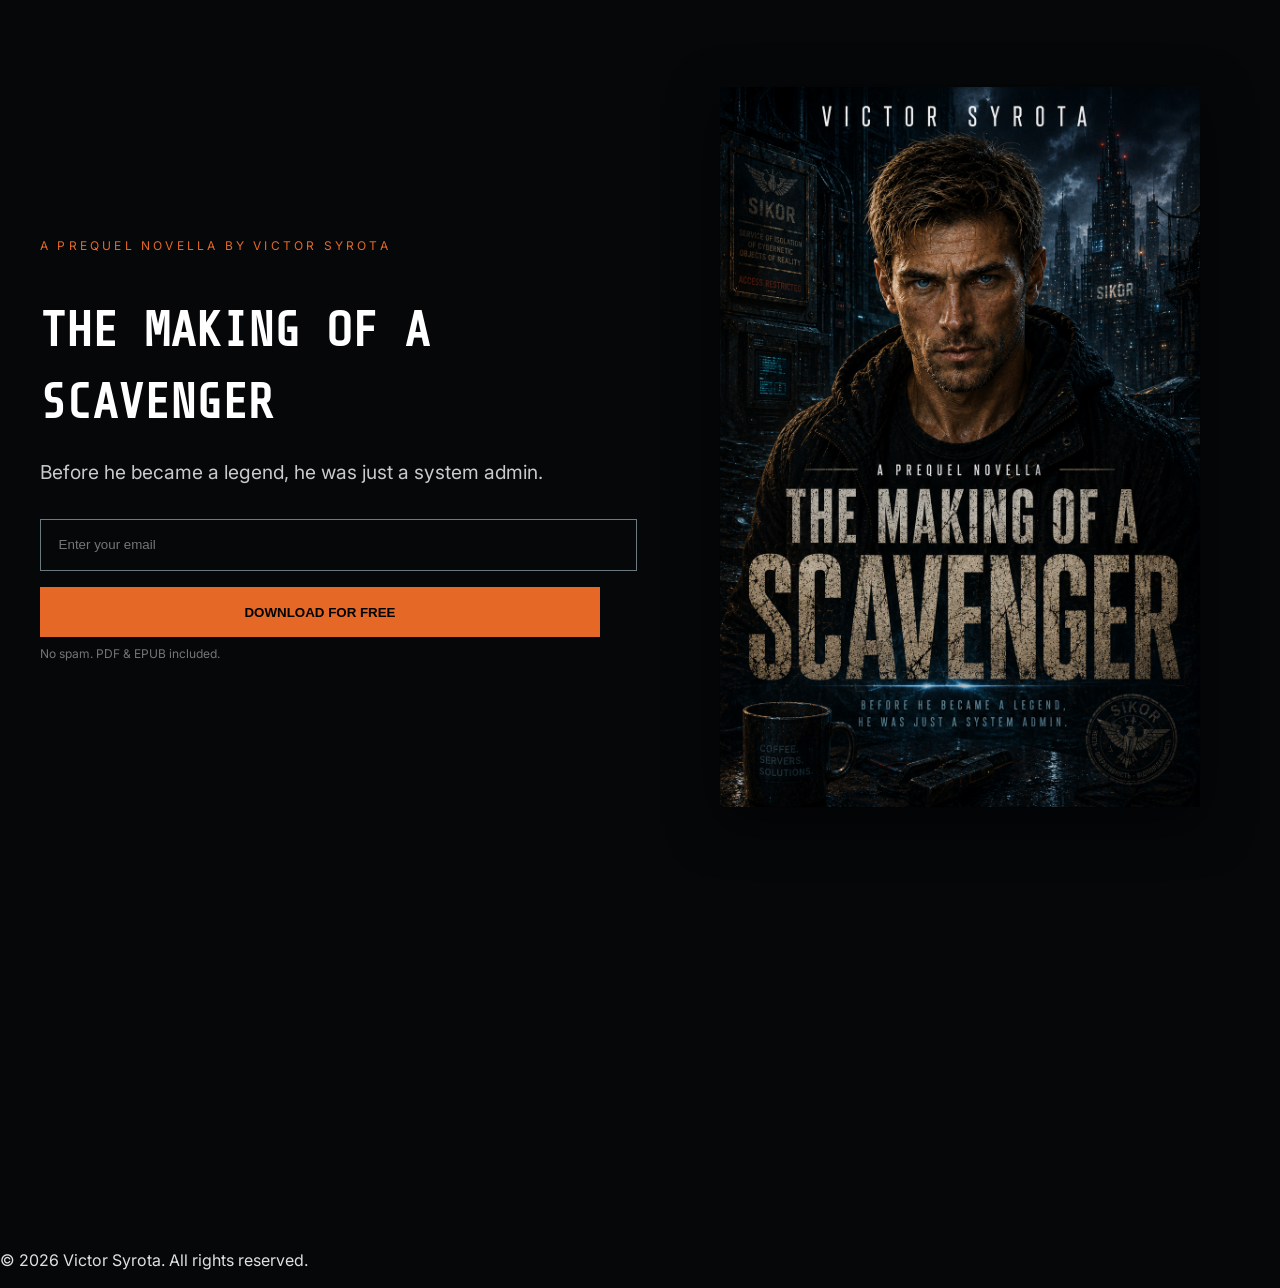
==== index.html @ 7ecd2114 "Add files via upload" ====
<!doctype html>
<html lang="en">
<head>
    <meta charset="utf-8" />
    <meta name="viewport" content="width=device-width, initial-scale=1" />
    <title>The Making of a Scavenger | Victor Syrota</title>
    <link rel="stylesheet" href="styles.css" />
    <link href="https://fonts.googleapis.com/css2?family=Inter:wght@400;700&family=Share+Tech+Mono&display=swap" rel="stylesheet">
</head>
<body>

    <main id="main">
        <section class="hero" id="top">
            <div class="hero-grid">
                <div class="hero-copy">
                    <p class="eyebrow">A prequel novella by Victor Syrota</p>
                    <h1>THE MAKING OF A SCAVENGER</h1>
                    <p class="tagline">Before he became a legend, he was just a system admin.</p>
                    
                    <!-- Інтегрована форма MailerLite -->
                    <div id="ml-integration-wrapper">
                        <div id="ml-container">
                            <div id="mlb2-43720693" class="ml-form-embedContainer ml-subscribe-form ml-subscribe-form-43720693">
                                <div class="ml-form-embedBody row-form">
                                    <form action="https://assets.mailerlite.com/jsonp/2505267/forms/192955148664833513/subscribe" method="post" target="_blank">
                                        <div class="ml-form-fieldRow">
                                            <input type="email" name="fields[email]" placeholder="Enter your email" required>
                                        </div>
                                        <button type="submit" class="button primary">DOWNLOAD FOR FREE</button>
                                        <input type="hidden" name="ml-submit" value="1">
                                    </form>
                                </div>
                                <div class="ml-form-successBody" style="display: none">
                                    <p>Thank you! Your novella is on its way.</p>
                                </div>
                            </div>
                        </div>
                    </div>
                    
                    <p class="micro-copy">No spam. PDF & EPUB included.</p>
                </div>

                <figure class="cover-stage">
                    <img src="assets/cover.png" alt="3D Mockup of The Making of a Scavenger" width="470" height="705" />
                </figure>
            </div>
        </section>
    </main>

    <footer class="site-footer">
        <div class="panorama-footer"></div>
        <p>&copy; 2026 Victor Syrota. All rights reserved.</p>
    </footer>

    <script src="https://groot.mailerlite.com/js/w/webforms.min.js?v83147fa8ce2d95cb73ece7f28b469519" type="text/javascript"></script>
</body>
</html>
---- styles.css ----
:root {
    --bg: #050709;
    --accent: #E66827;
    --text: #E0E0E0;
    --font-head: 'Share Tech Mono', monospace;
    --font-body: 'Inter', sans-serif;
}

body { background: var(--bg); color: var(--text); font-family: var(--font-body); margin: 0; line-height: 1.5; }

.hero { min-height: 100vh; padding: 2rem; display: flex; align-items: center; padding-top: calc(2rem - 40px); }
.hero-grid { display: grid; grid-template-columns: 1fr 1fr; gap: 5rem; max-width: 1200px; margin: 0 auto; align-items: center; }

h1 { font-family: var(--font-head); font-size: 48px; margin-bottom: 1rem; color: #fff; text-transform: uppercase; }
.eyebrow { font-size: 0.75rem; letter-spacing: 0.2rem; color: var(--accent); text-transform: uppercase; margin-bottom: 1rem; }
.tagline { font-size: 1.2rem; margin-bottom: 2rem; opacity: 0.9; }

/* Фінальні стилі форми */
#ml-container input[type="email"] {
    width: 100%; padding: 1.1rem; background: transparent; 
    border: 1px solid #6c7a80; color: white; margin-bottom: 1rem;
    transition: 0.3s;
}
#ml-container input[type="email"]:focus { border-color: var(--accent); outline: none; }

#ml-container button.primary { 
    background: var(--accent); color: #000; border: none; padding: 1.1rem 2rem; 
    font-weight: bold; cursor: pointer; width: 100%; text-transform: uppercase;
    transition: 0.3s;
}
#ml-container button.primary:hover { background: #FF8C50; }

.micro-copy { font-size: 12px; opacity: 0.5; margin-top: 0.5rem; }

.cover-stage img { width: 100%; height: auto; filter: drop-shadow(0 15px 25px rgba(0,0,0,0.6)); }
.panorama-footer { height: 300px; background: url('assets/panorama.jpg') center/cover; mask-image: linear-gradient(to top, black, transparent); }

@media (max-width: 768px) {
    .hero-grid { grid-template-columns: 1fr; text-align: center; gap: 2rem; }
    h1 { font-size: 32px; }
}
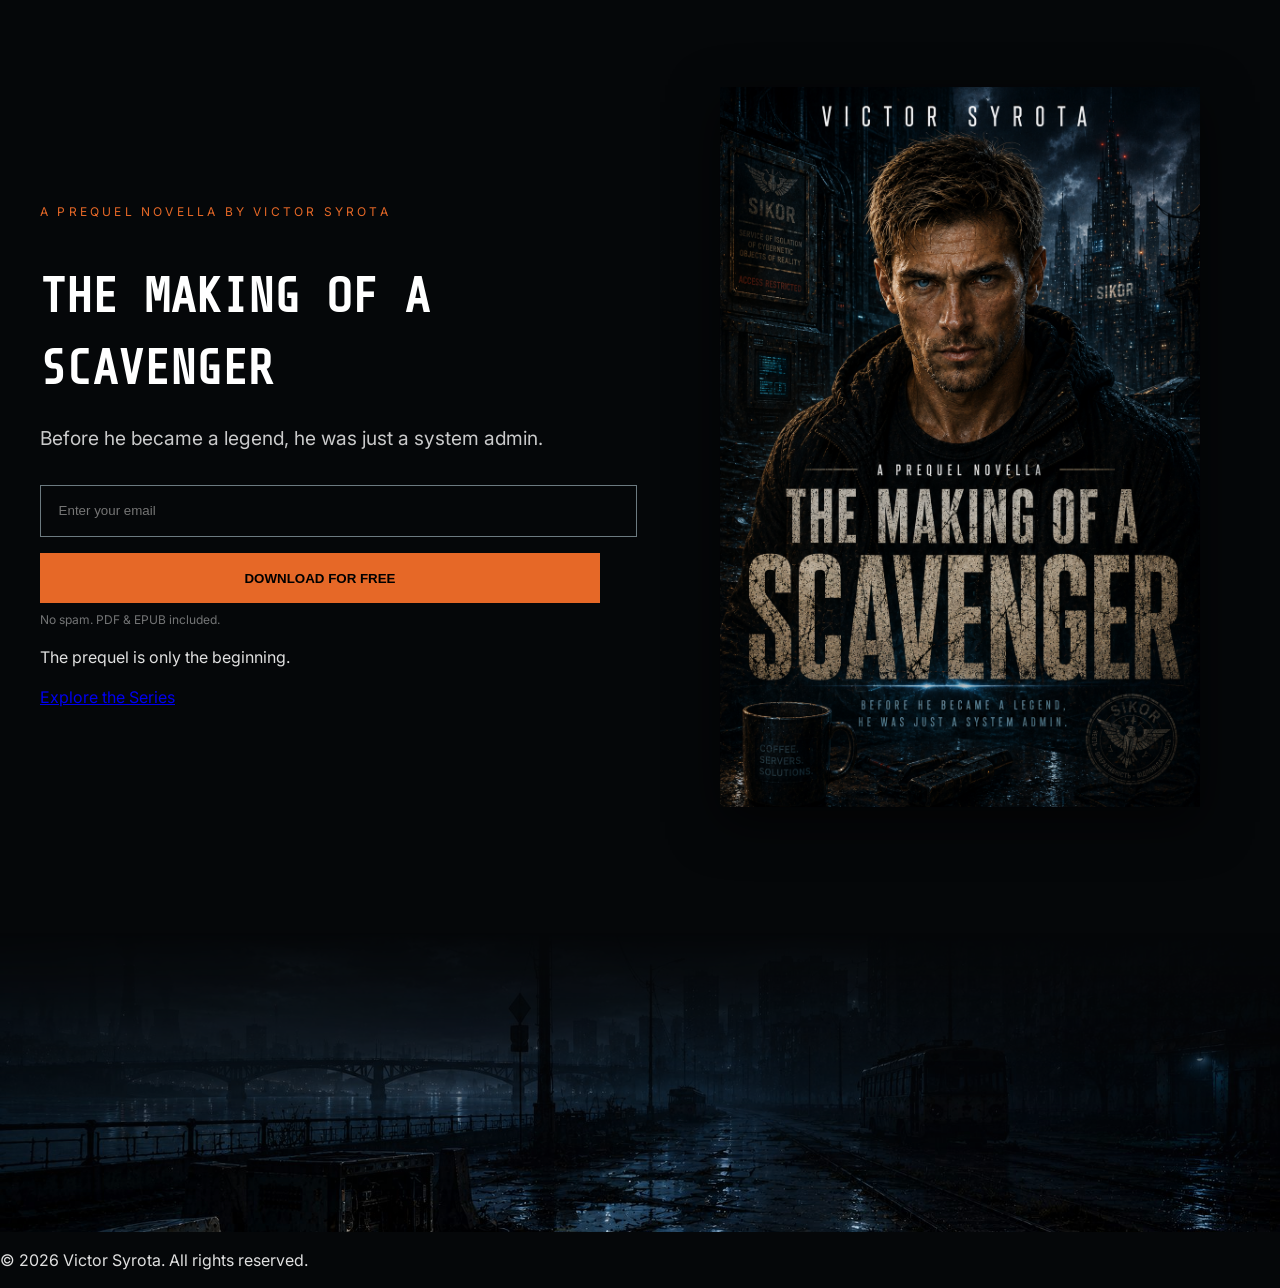
==== commit d3bbd69c: "new button Removed MailerLite integration form and success message. Added a series block with a link" ====
--- a/index.html
+++ b/index.html
@@ -17,7 +17,6 @@
                     <h1>THE MAKING OF A SCAVENGER</h1>
                     <p class="tagline">Before he became a legend, he was just a system admin.</p>
                     
-                    <!-- Інтегрована форма MailerLite -->
                     <div id="ml-integration-wrapper">
                         <div id="ml-container">
                             <div id="mlb2-43720693" class="ml-form-embedContainer ml-subscribe-form ml-subscribe-form-43720693">
@@ -30,14 +29,16 @@
                                         <input type="hidden" name="ml-submit" value="1">
                                     </form>
                                 </div>
-                                <div class="ml-form-successBody" style="display: none">
-                                    <p>Thank you! Your novella is on its way.</p>
-                                </div>
                             </div>
                         </div>
                     </div>
                     
                     <p class="micro-copy">No spam. PDF & EPUB included.</p>
+
+                    <div class="series-block">
+                        <p>The prequel is only the beginning.</p>
+                        <a href="https://www.amazon.com/dp/B0H1SX2DF4" class="button secondary" target="_blank" rel="noopener noreferrer">Explore the Series</a>
+                    </div>
                 </div>
 
                 <figure class="cover-stage">
@@ -52,6 +53,6 @@
         <p>&copy; 2026 Victor Syrota. All rights reserved.</p>
     </footer>
 
-    <script src="https://groot.mailerlite.com/js/w/webforms.min.js?v83147fa8ce2d95cb73ece7f28b469519" type="text/javascript"></script>
+    <script src="script.js"></script>
 </body>
-</html>+</html>
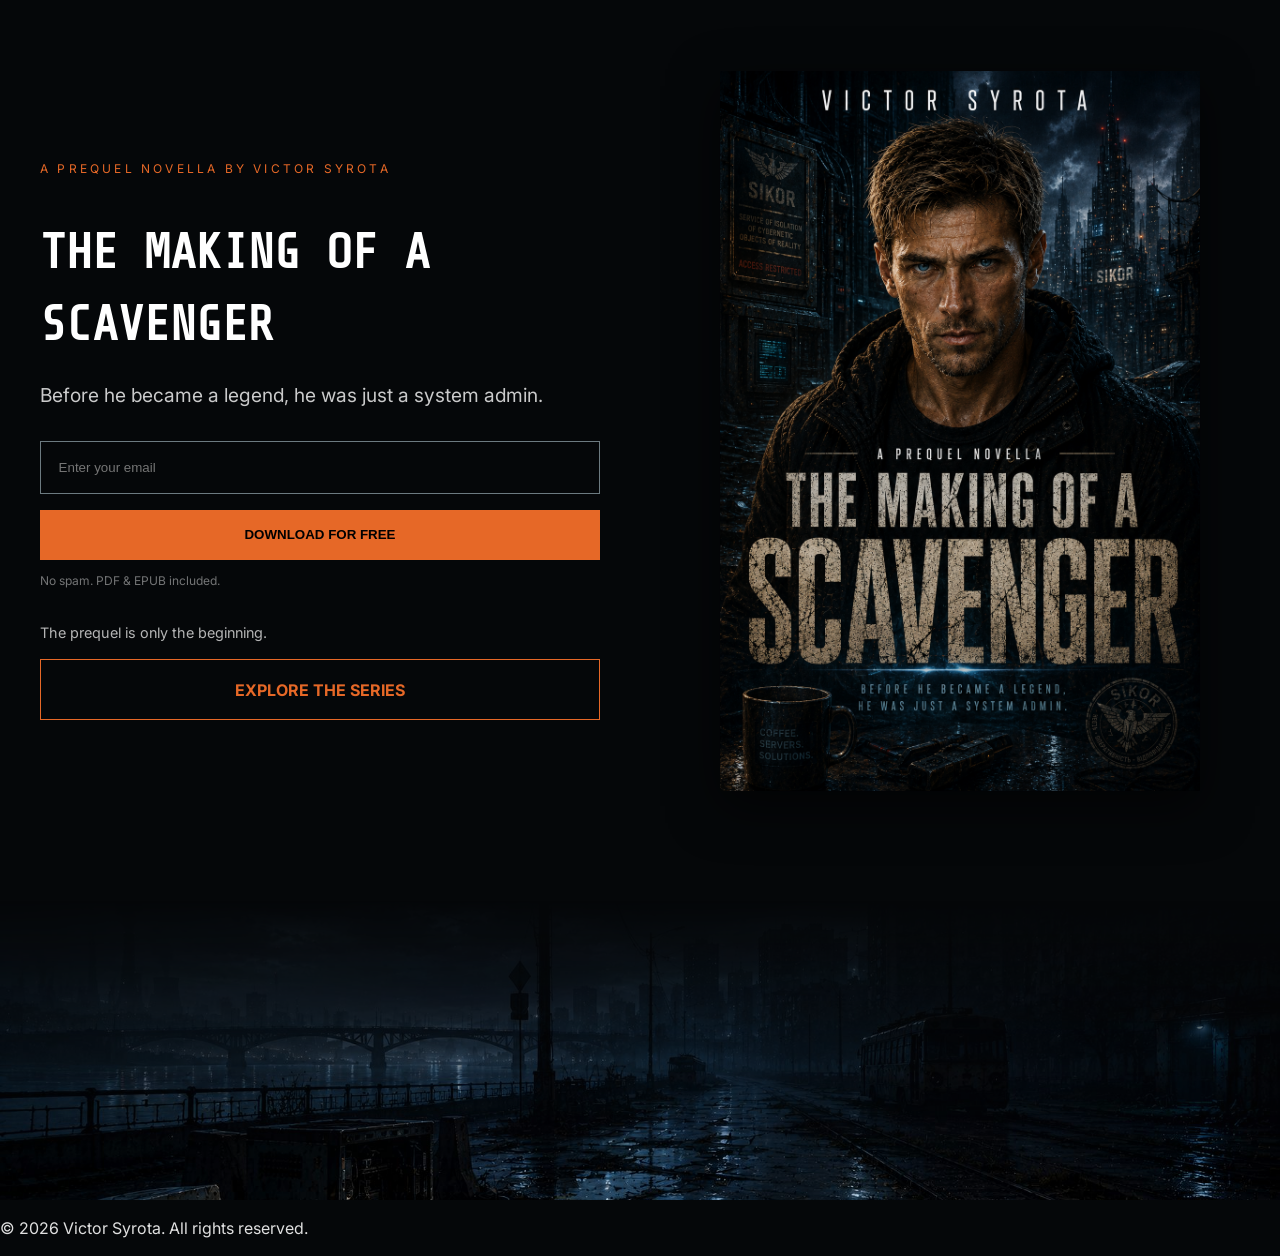
==== commit b5b52a9a: "Refactor subscription form in index.html" ====
--- a/index.html
+++ b/index.html
@@ -19,17 +19,13 @@
                     
                     <div id="ml-integration-wrapper">
                         <div id="ml-container">
-                            <div id="mlb2-43720693" class="ml-form-embedContainer ml-subscribe-form ml-subscribe-form-43720693">
-                                <div class="ml-form-embedBody row-form">
-                                    <form action="https://assets.mailerlite.com/jsonp/2505267/forms/192955148664833513/subscribe" method="post" target="_blank">
-                                        <div class="ml-form-fieldRow">
-                                            <input type="email" name="fields[email]" placeholder="Enter your email" required>
-                                        </div>
-                                        <button type="submit" class="button primary">DOWNLOAD FOR FREE</button>
-                                        <input type="hidden" name="ml-submit" value="1">
-                                    </form>
+                            <form id="subscription-form" action="https://assets.mailerlite.com/jsonp/2505267/forms/192955148664833513/subscribe" method="post">
+                                <div class="ml-form-fieldRow">
+                                    <input type="email" name="fields[email]" placeholder="Enter your email" required>
                                 </div>
-                            </div>
+                                <button type="submit" class="button primary">DOWNLOAD FOR FREE</button>
+                                <input type="hidden" name="ml-submit" value="1">
+                            </form>
                         </div>
                     </div>
                     
--- a/styles.css
+++ b/styles.css
@@ -1,3 +1,4 @@
+/* --- Root Variables --- */
 :root {
     --bg: #050709;
     --accent: #E66827;
@@ -6,36 +7,191 @@
     --font-body: 'Inter', sans-serif;
 }
 
-body { background: var(--bg); color: var(--text); font-family: var(--font-body); margin: 0; line-height: 1.5; }
+/* --- Base Styles --- */
+* { box-sizing: border-box; }
+body { 
+    background: var(--bg); 
+    color: var(--text); 
+    font-family: var(--font-body); 
+    margin: 0; 
+    line-height: 1.5;
+}
 
-.hero { min-height: 100vh; padding: 2rem; display: flex; align-items: center; padding-top: calc(2rem - 40px); }
-.hero-grid { display: grid; grid-template-columns: 1fr 1fr; gap: 5rem; max-width: 1200px; margin: 0 auto; align-items: center; }
+/* --- Hero Section --- */
+.hero { 
+    min-height: 100vh; 
+    padding: 2rem; 
+    display: flex; 
+    align-items: center; 
+    padding-top: calc(2rem - 40px); 
+}
 
-h1 { font-family: var(--font-head); font-size: 48px; margin-bottom: 1rem; color: #fff; text-transform: uppercase; }
-.eyebrow { font-size: 0.75rem; letter-spacing: 0.2rem; color: var(--accent); text-transform: uppercase; margin-bottom: 1rem; }
-.tagline { font-size: 1.2rem; margin-bottom: 2rem; opacity: 0.9; }
+.hero-grid { 
+    display: grid; 
+    grid-template-columns: 1fr 1fr; 
+    gap: 5rem; 
+    max-width: 1200px; 
+    margin: 0 auto; 
+    align-items: center; 
+}
 
-/* Фінальні стилі форми */
+h1 { 
+    font-family: var(--font-head); 
+    font-size: 48px; 
+    margin-bottom: 1rem; 
+    color: #fff; 
+    text-transform: uppercase;
+}
+
+.eyebrow { 
+    font-size: 0.75rem; 
+    letter-spacing: 0.2rem; 
+    color: var(--accent); 
+    text-transform: uppercase; 
+    margin-bottom: 1rem; 
+}
+
+.tagline { 
+    font-size: 1.2rem; 
+    margin-bottom: 2rem; 
+    opacity: 0.9; 
+}
+
+/* --- Form Container --- */
+.form-container { 
+    width: 100%; 
+    min-height: 125px; 
+    margin-bottom: 0.5rem; 
+}
+
+/* --- MailerLite & Static Form Integration --- */
 #ml-container input[type="email"] {
-    width: 100%; padding: 1.1rem; background: transparent; 
-    border: 1px solid #6c7a80; color: white; margin-bottom: 1rem;
+    width: 100%; 
+    padding: 1.1rem; 
+    background: transparent; 
+    border: 1px solid #6c7a80; 
+    color: white; 
+    margin-bottom: 1rem;
     transition: 0.3s;
 }
-#ml-container input[type="email"]:focus { border-color: var(--accent); outline: none; }
 
-#ml-container button.primary { 
-    background: var(--accent); color: #000; border: none; padding: 1.1rem 2rem; 
-    font-weight: bold; cursor: pointer; width: 100%; text-transform: uppercase;
+#ml-container input[type="email"]:focus { 
+    border-color: var(--accent); 
+    outline: none; 
+}
+
+.button.primary { 
+    background: var(--accent); 
+    color: #000; 
+    border: none; 
+    padding: 1.1rem 2rem; 
+    font-weight: bold; 
+    cursor: pointer; 
+    width: 100%; 
+    text-transform: uppercase;
     transition: 0.3s;
 }
-#ml-container button.primary:hover { background: #FF8C50; }
 
-.micro-copy { font-size: 12px; opacity: 0.5; margin-top: 0.5rem; }
+.button.primary:hover { 
+    background: #FF8C50; 
+    box-shadow: 0 0 15px rgba(230, 104, 39, 0.4);
+}
 
-.cover-stage img { width: 100%; height: auto; filter: drop-shadow(0 15px 25px rgba(0,0,0,0.6)); }
-.panorama-footer { height: 300px; background: url('assets/panorama.jpg') center/cover; mask-image: linear-gradient(to top, black, transparent); }
+.micro-copy { 
+    font-size: 12px; 
+    opacity: 0.5; 
+    margin-bottom: 2rem; 
+}
 
+/* --- Series Block --- */
+.series-block { margin-top: 2rem; }
+.series-block p { font-size: 0.9rem; margin-bottom: 1rem; opacity: 0.8; }
+
+.button.secondary {
+    display: block; 
+    text-align: center; 
+    background: transparent;
+    border: 1px solid var(--accent); 
+    color: var(--accent);            
+    padding: 1.1rem 2rem;
+    font-weight: bold; 
+    cursor: pointer; 
+    width: 100%; 
+    text-transform: uppercase;
+    text-decoration: none;           
+    transition: all 0.3s ease;
+}
+
+.button.secondary:hover { 
+    background: var(--accent);       
+    color: #000;                     
+}
+
+/* --- Visuals --- */
+.cover-stage img { 
+    width: 100%; 
+    height: auto; 
+    filter: drop-shadow(0 15px 25px rgba(0,0,0,0.6)); 
+}
+
+.panorama-footer { 
+    height: 300px; 
+    background: url('assets/panorama.jpg') center/cover; 
+    mask-image: linear-gradient(to top, black, transparent); 
+}
+
+/* --- Responsive --- */
 @media (max-width: 768px) {
+    .hero { padding-top: 2rem; }
     .hero-grid { grid-template-columns: 1fr; text-align: center; gap: 2rem; }
     h1 { font-size: 32px; }
-}+}
+/* --- Thank You Page Specific Styles --- */
+.thank-you-page {
+    display: flex;
+    flex-direction: column;
+    min-height: 100vh;
+}
+
+.thank-you-container {
+    flex: 1;
+    display: flex;
+    align-items: center;
+    justify-content: center;
+    padding: 2rem;
+    text-align: center;
+}
+
+.thank-you-content {
+    max-width: 600px;
+    width: 100%;
+}
+
+.thank-you-content h1 {
+    font-size: 3rem;
+    margin-bottom: 2rem;
+}
+
+.subtitle {
+    font-size: 1.5rem;
+    margin-bottom: 1.5rem;
+}
+
+.small-note {
+    font-size: 0.9rem;
+    opacity: 0.7;
+    margin-bottom: 3rem;
+}
+
+.contact-block {
+    margin-top: 3rem;
+    font-size: 0.85rem;
+    opacity: 0.6;
+}
+
+.contact-block a {
+    color: var(--accent);
+    text-decoration: underline;
+}
+
+/* Використовуємо існуючі класи .series-block та .button.secondary для узгодженості */
